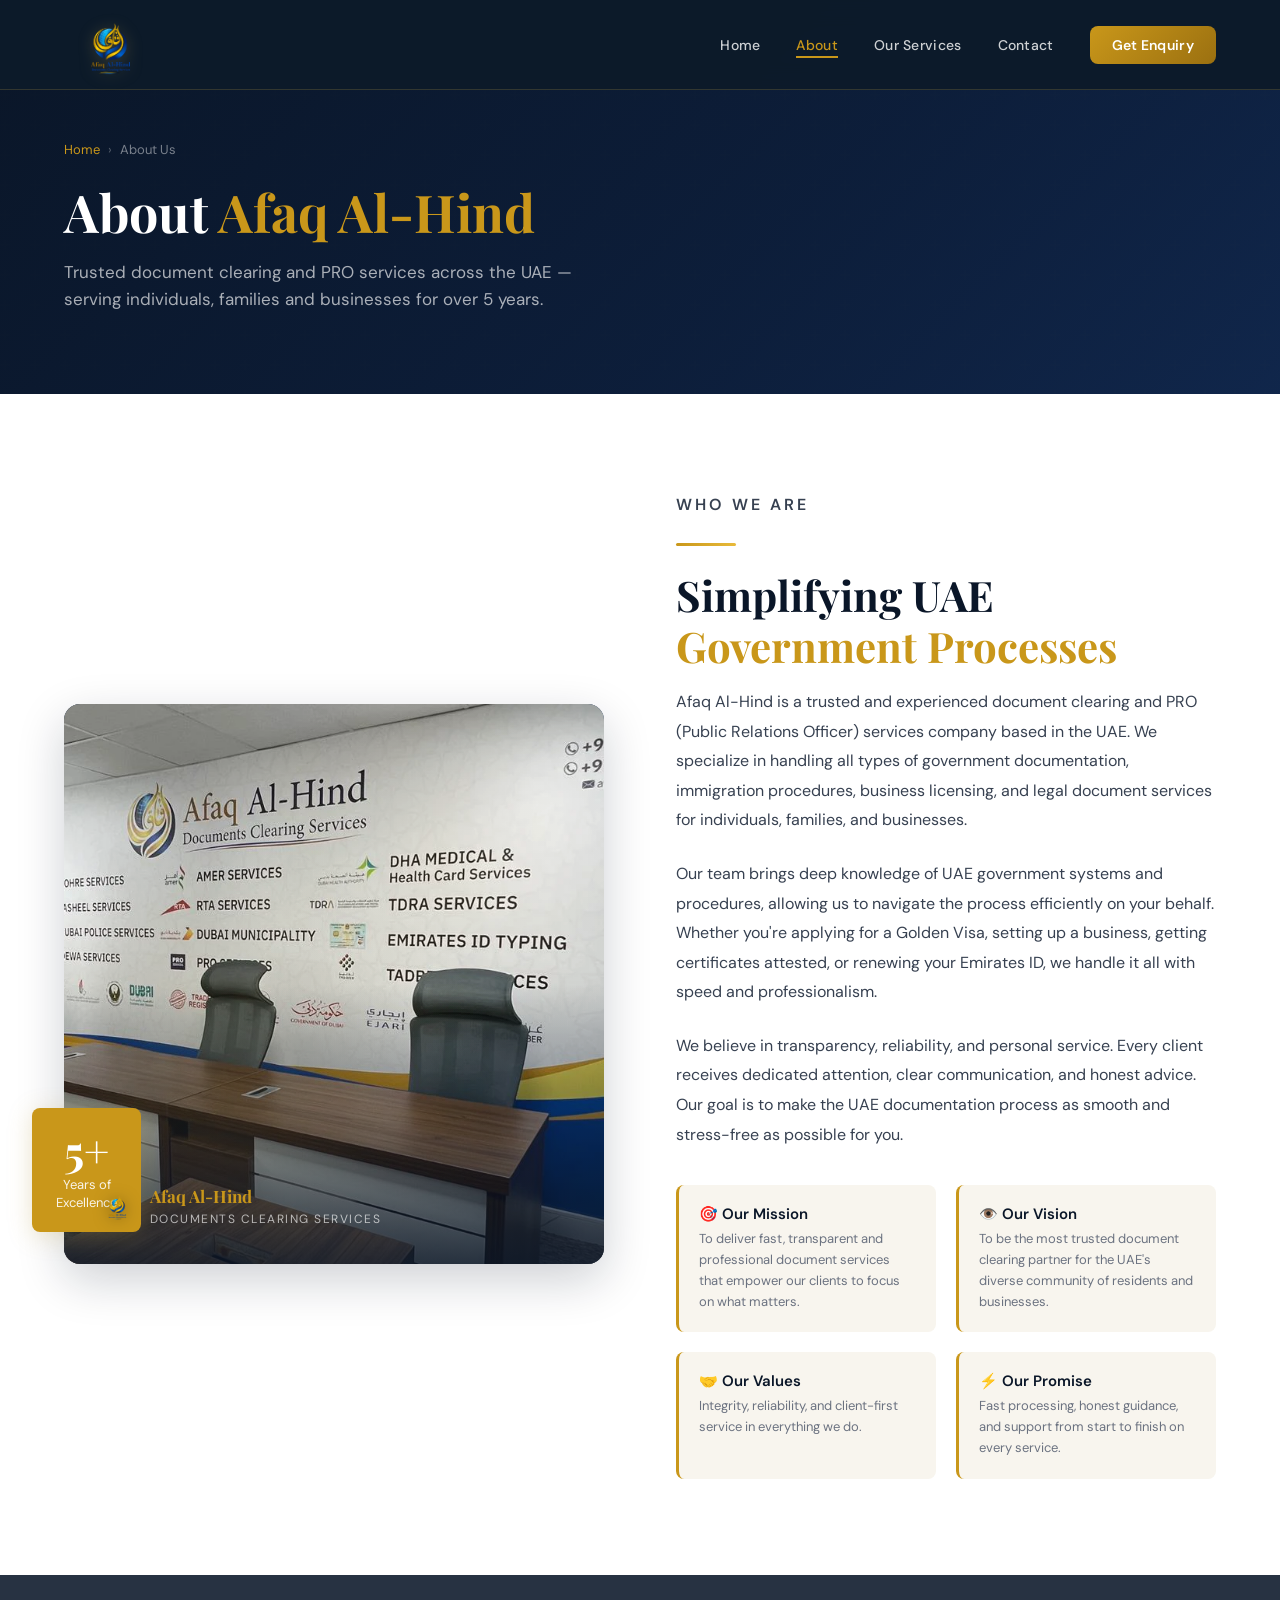
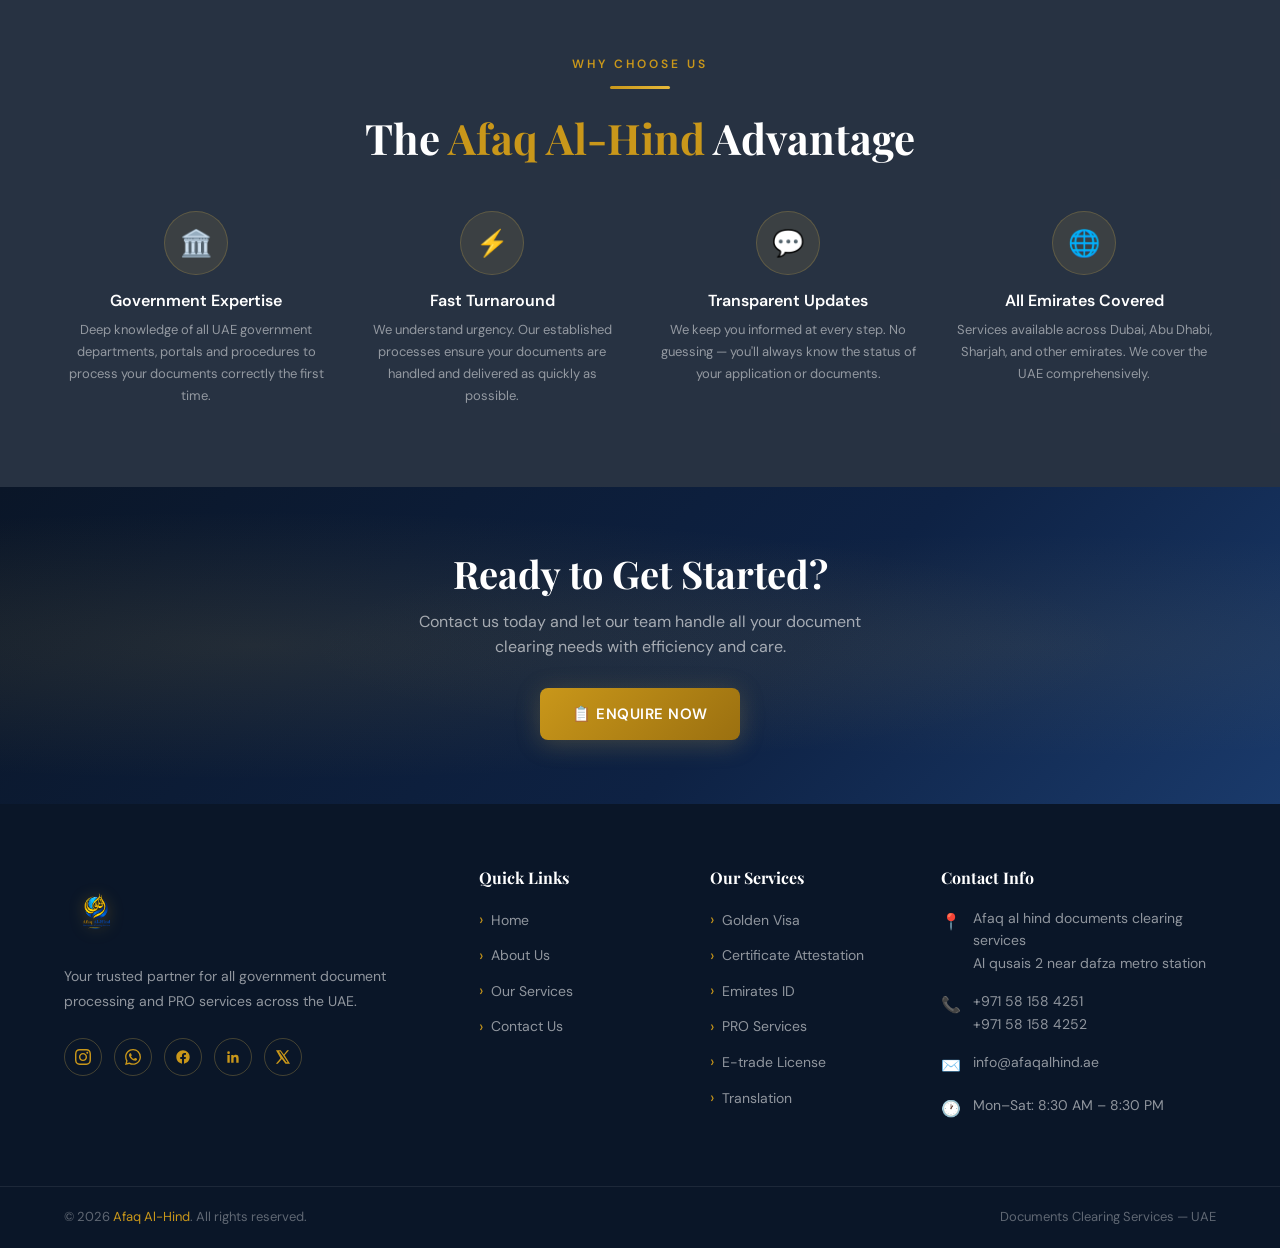
==== pages/about.html @ 37947be1 "Updated website content" ====
<!DOCTYPE html>
<html lang="en">
<head>
  <meta charset="UTF-8" />
  <meta name="viewport" content="width=device-width, initial-scale=1.0" />
  <title>About Us — Afaq Al-Hind Documents Clearing Services</title>
  <link rel="stylesheet" href="../css/base.css" />
  <link rel="stylesheet" href="../css/hero.css" />
  <link rel="stylesheet" href="../css/sections.css" />
</head>
<body>

<!-- NAVBAR -->
<nav class="navbar">
  <div class="navbar-inner">
    <a href="../index.html" class="logo">
      <img src="../images/al hind logo.png" alt="Afaq Al-Hind Logo" class="logo-img" />
    </a>
    <ul class="nav-links">
      <li><a href="../index.html">Home</a></li>
      <li><a href="about.html" class="active">About</a></li>
      <li><a href="services.html">Our Services</a></li>
      <li><a href="contact.html">Contact</a></li>
      <li><a href="contact.html" class="nav-cta">Get Enquiry</a></li>
    </ul>
    <div class="hamburger"><span></span><span></span><span></span></div>
  </div>
</nav>

<!-- PAGE HERO -->
<section class="page-hero">
  <div class="container">
    <div style="position:absolute;inset:0;background-image:url('https://images.unsplash.com/photo-1450101499163-c8848c66ca85?w=1600&q=80&auto=format&fit=crop');background-size:cover;background-position:center;"></div>
    <div style="position:absolute;inset:0;background:linear-gradient(135deg,rgba(10,22,40,0.92) 0%,rgba(14,34,68,0.82) 100%);"></div>
    <div class="page-hero-content">
      <div class="breadcrumb">
        <a href="../index.html">Home</a>
        <span class="sep">›</span>
        <span>About Us</span>
      </div>
      <h1>About <span>Afaq Al-Hind</span></h1>
      <p>Trusted document clearing and PRO services across the UAE — serving individuals, families and businesses for over 5 years.</p>
    </div>
  </div>
</section>

<!-- MAIN ABOUT SECTION -->
<section class="about-main">
  <div class="container">
    <div class="about-main-grid">

      <!-- Image side -->
      <div class="about-main-image">
        <div class="about-main-img-box" style="height:560px;border-radius:16px;overflow:hidden;position:relative;box-shadow:0 16px 48px rgba(10,22,40,0.2);">
          <img
            src="../images/afaq.webp"
            alt="Professional team"
            style="width:100%;height:100%;object-fit:cover;display:block;"
            loading="lazy"
          />
          <!-- Overlay -->
          <div style="position:absolute;inset:0;background:linear-gradient(180deg,transparent 50%,rgba(10,22,40,0.85) 100%);"></div>
          <!-- Caption inside image -->
          <div style="position:absolute;bottom:32px;left:32px;right:32px;z-index:2;">
            <div style="display:flex;align-items:center;gap:12px;">
              <img src="../images/al hind logo.png" alt="logo" style="height:52px;width:auto;filter:drop-shadow(0 2px 8px rgba(0,0,0,0.5));" />
              <div>
                <div style="color:#C9971A;font-family:'Playfair Display',serif;font-size:17px;font-weight:700;">Afaq Al-Hind</div>
                <div style="color:rgba(255,255,255,0.65);font-size:12px;letter-spacing:1.5px;text-transform:uppercase;">Documents Clearing Services</div>
              </div>
            </div>
          </div>
        </div>
        <div class="about-experience-badge">
          <div class="big-num">5+</div>
          <div class="big-label">Years of<br>Excellence</div>
        </div>
      </div>

      <!-- Content side -->
      <div class="about-main-content">
        <p class="section-label">Who We Are</p>
        <div class="gold-divider"></div>
        <h2 class="section-title">Simplifying UAE <span>Government Processes</span></h2>

        <p>Afaq Al-Hind is a trusted and experienced document clearing and PRO (Public Relations Officer) services company based in the UAE. We specialize in handling all types of government documentation, immigration procedures, business licensing, and legal document services for individuals, families, and businesses.</p>

        <p>Our team brings deep knowledge of UAE government systems and procedures, allowing us to navigate the process efficiently on your behalf. Whether you're applying for a Golden Visa, setting up a business, getting certificates attested, or renewing your Emirates ID, we handle it all with speed and professionalism.</p>

        <p>We believe in transparency, reliability, and personal service. Every client receives dedicated attention, clear communication, and honest advice. Our goal is to make the UAE documentation process as smooth and stress-free as possible for you.</p>

        <div class="about-values">
          <div class="value-item">
            <h4>🎯 Our Mission</h4>
            <p>To deliver fast, transparent and professional document services that empower our clients to focus on what matters.</p>
          </div>
          <div class="value-item">
            <h4>👁️ Our Vision</h4>
            <p>To be the most trusted document clearing partner for the UAE's diverse community of residents and businesses.</p>
          </div>
          <div class="value-item">
            <h4>🤝 Our Values</h4>
            <p>Integrity, reliability, and client-first service in everything we do.</p>
          </div>
          <div class="value-item">
            <h4>⚡ Our Promise</h4>
            <p>Fast processing, honest guidance, and support from start to finish on every service.</p>
          </div>
        </div>
      </div>
    </div>
  </div>
</section>

<!-- WHY CHOOSE US — dark section with image background -->
<section style="position:relative;padding:80px 0;overflow:hidden;">
  <div style="position:absolute;inset:0;background-image:url('https://images.unsplash.com/photo-1486325212027-8081e485255e?w=1600&q=80&auto=format&fit=crop');background-size:cover;background-position:center;"></div>
  <div style="position:absolute;inset:0;background:rgba(10,22,40,0.88);"></div>
  <div class="container" style="position:relative;z-index:1;">
    <div class="section-header-centered" style="margin-bottom:48px;">
      <p class="section-label" style="color:var(--gold);">Why Choose Us</p>
      <div class="gold-divider centered"></div>
      <h2 class="section-title" style="color:var(--white);">The <span>Afaq Al-Hind</span> Advantage</h2>
    </div>
    <div class="why-us-grid">
      <div class="why-us-item">
        <div class="why-us-icon">🏛️</div>
        <h4>Government Expertise</h4>
        <p>Deep knowledge of all UAE government departments, portals and procedures to process your documents correctly the first time.</p>
      </div>
      <div class="why-us-item">
        <div class="why-us-icon">⚡</div>
        <h4>Fast Turnaround</h4>
        <p>We understand urgency. Our established processes ensure your documents are handled and delivered as quickly as possible.</p>
      </div>
      <div class="why-us-item">
        <div class="why-us-icon">💬</div>
        <h4>Transparent Updates</h4>
        <p>We keep you informed at every step. No guessing — you'll always know the status of your application or documents.</p>
      </div>
      <div class="why-us-item">
        <div class="why-us-icon">🌐</div>
        <h4>All Emirates Covered</h4>
        <p>Services available across Dubai, Abu Dhabi, Sharjah, and other emirates. We cover the UAE comprehensively.</p>
      </div>
    </div>
  </div>
</section>

<!-- CTA -->
<section class="banner-section" style="padding:64px 0;">
  <div class="container">
    <div style="text-align:center;position:relative;z-index:1;">
      <h2 style="color:var(--white);font-size:clamp(24px,4vw,38px);margin-bottom:12px;">Ready to Get Started?</h2>
      <p style="color:rgba(255,255,255,0.6);font-size:16px;margin-bottom:28px;max-width:500px;margin-left:auto;margin-right:auto;">Contact us today and let our team handle all your document clearing needs with efficiency and care.</p>
      <a href="contact.html" class="btn-primary">📋 Enquire Now</a>
    </div>
  </div>
</section>

<!-- FOOTER -->
<footer>
  <div class="container">
    <div class="footer-grid">
      <div class="footer-brand">
        <img src="../images/al hind logo.png" alt="Afaq Al-Hind" style="height:80px;width:auto;filter:brightness(1.1) drop-shadow(0 2px 8px rgba(201,151,26,0.4));" />
        <p style="margin-top:16px;">Your trusted partner for all government document processing and PRO services across the UAE.</p>
        <div class="footer-social">
          <a href="https://www.instagram.com/afaq_al_hind" target="_blank" title="Instagram">
            <svg width="16" height="16" fill="currentColor" viewBox="0 0 24 24"><path d="M12 2.163c3.204 0 3.584.012 4.85.07 3.252.148 4.771 1.691 4.919 4.919.058 1.265.069 1.645.069 4.849 0 3.205-.012 3.584-.069 4.849-.149 3.225-1.664 4.771-4.919 4.919-1.266.058-1.644.07-4.85.07-3.204 0-3.584-.012-4.849-.07-3.26-.149-4.771-1.699-4.919-4.92-.058-1.265-.07-1.644-.07-4.849 0-3.204.013-3.583.07-4.849.149-3.227 1.664-4.771 4.919-4.919 1.266-.057 1.645-.069 4.849-.069zm0-2.163c-3.259 0-3.667.014-4.947.072-4.358.2-6.78 2.618-6.98 6.98-.059 1.281-.073 1.689-.073 4.948 0 3.259.014 3.668.072 4.948.2 4.358 2.618 6.78 6.98 6.98 1.281.058 1.689.072 4.948.072 3.259 0 3.668-.014 4.948-.072 4.354-.2 6.782-2.618 6.979-6.98.059-1.28.073-1.689.073-4.948 0-3.259-.014-3.667-.072-4.947-.196-4.354-2.617-6.78-6.979-6.98-1.281-.059-1.69-.073-4.949-.073zm0 5.838c-3.403 0-6.162 2.759-6.162 6.162s2.759 6.163 6.162 6.163 6.162-2.759 6.162-6.163c0-3.403-2.759-6.162-6.162-6.162zm0 10.162c-2.209 0-4-1.79-4-4 0-2.209 1.791-4 4-4s4 1.791 4 4c0 2.21-1.791 4-4 4zm6.406-11.845c-.796 0-1.441.645-1.441 1.44s.645 1.44 1.441 1.44c.795 0 1.439-.645 1.439-1.44s-.644-1.44-1.439-1.44z"/></svg>
          </a>
          <a href="https://wa.me/971581584251 " title="WhatsApp">
            <svg width="16" height="16" fill="currentColor" viewBox="0 0 24 24"><path d="M17.472 14.382c-.297-.149-1.758-.867-2.03-.967-.273-.099-.471-.148-.67.15-.197.297-.767.966-.94 1.164-.173.199-.347.223-.644.075-.297-.15-1.255-.463-2.39-1.475-.883-.788-1.48-1.761-1.653-2.059-.173-.297-.018-.458.13-.606.134-.133.298-.347.446-.52.149-.174.198-.298.298-.497.099-.198.05-.371-.025-.52-.075-.149-.669-1.612-.916-2.207-.242-.579-.487-.5-.669-.51-.173-.008-.371-.01-.57-.01-.198 0-.52.074-.792.372-.272.297-1.04 1.016-1.04 2.479 0 1.462 1.065 2.875 1.213 3.074.149.198 2.096 3.2 5.077 4.487.709.306 1.262.489 1.694.625.712.227 1.36.195 1.871.118.571-.085 1.758-.719 2.006-1.413.248-.694.248-1.289.173-1.413-.074-.124-.272-.198-.57-.347m-5.421 7.403h-.004a9.87 9.87 0 01-5.031-1.378l-.361-.214-3.741.982.998-3.648-.235-.374a9.86 9.86 0 01-1.51-5.26c.001-5.45 4.436-9.884 9.888-9.884 2.64 0 5.122 1.03 6.988 2.898a9.825 9.825 0 012.893 6.994c-.003 5.45-4.437 9.884-9.885 9.884m8.413-18.297A11.815 11.815 0 0012.05 0C5.495 0 .16 5.335.157 11.892c0 2.096.547 4.142 1.588 5.945L.057 24l6.305-1.654a11.882 11.882 0 005.683 1.448h.005c6.554 0 11.89-5.335 11.893-11.893a11.821 11.821 0 00-3.48-8.413Z"/></svg>
          </a>
         <!-- Facebook -->
<a href="https://www.facebook.com/profile.php?id=61581589066459" target="_blank" title="Facebook">
  <svg width="16" height="16" fill="currentColor" viewBox="0 0 24 24">
    <path d="M22 12.073C22 6.505 17.523 2 12 2S2 6.505 2 12.073c0 5.022 3.657 9.186 8.438 9.927v-7.03H7.898v-2.897h2.54V9.845c0-2.506 1.492-3.89 3.777-3.89 1.094 0 2.238.195 2.238.195v2.46h-1.26c-1.243 0-1.63.772-1.63 1.562v1.874h2.773l-.443 2.897h-2.33V22c4.78-.741 8.437-4.905 8.437-9.927z"/>
  </svg>
</a>

<!-- LinkedIn -->
<a href="https://www.linkedin.com/in/afaq-al-hind-992a143b9/" target="_blank" title="LinkedIn">
  <svg width="16" height="16" fill="currentColor" viewBox="0 0 24 24">
    <path d="M20.447 20.452H16.89v-5.569c0-1.328-.027-3.037-1.852-3.037-1.853 0-2.136 1.445-2.136 2.939v5.667H9.346V9h3.414v1.561h.049c.476-.9 1.637-1.85 3.37-1.85 3.601 0 4.268 2.37 4.268 5.455v6.286zM5.337 7.433a1.988 1.988 0 1 1 0-3.977 1.988 1.988 0 0 1 0 3.977zM7.119 20.452H3.555V9h3.564v11.452z"/>
  </svg>
</a>

<!-- X (Twitter) -->
<a href="https://x.com/AfaqAlHind" target="_blank" title="X">
  <svg width="16" height="16" fill="currentColor" viewBox="0 0 24 24">
    <path d="M18.244 2H21l-6.56 7.503L22.5 22h-6.828l-5.348-6.993L4.1 22H1.344l7.017-8.017L1.5 2h6.997l4.835 6.35L18.244 2zm-1.197 18h1.885L7.978 3.889H5.955L17.047 20z"/>
  </svg>
</a>
        </div>
      </div>
      <div>
        <h4 class="footer-heading">Quick Links</h4>
        <ul class="footer-links">
          <li><a href="../index.html">Home</a></li>
          <li><a href="about.html">About Us</a></li>
          <li><a href="services.html">Our Services</a></li>
          <li><a href="contact.html">Contact Us</a></li>
        </ul>
      </div>
      <div>
        <h4 class="footer-heading">Our Services</h4>
        <ul class="footer-links">
          <li><a href="services.html">Golden Visa</a></li>
          <li><a href="services.html">Certificate Attestation</a></li>
          <li><a href="services.html">Emirates ID</a></li>
          <li><a href="services.html">PRO Services</a></li>
          <li><a href="services.html">E-trade License</a></li>
          <li><a href="services.html">Translation</a></li>
        </ul>
          </div>
      <div>
        <h4 class="footer-heading">Contact Info</h4>
        <div class="footer-contact-item"><span class="icon">📍</span><span>Afaq al hind documents clearing services <br>
Al qusais 2 near dafza metro station </span></div>
        <div class="footer-contact-item"><span class="icon">📞</span><span><a href="tel:+971581584251">+971 58 158 4251</a><br>

  <a href="tel:+971581584252">+971 58 158 4252</a></span></div>
        <div class="footer-contact-item"><span class="icon">✉️</span><span>info@afaqalhind.ae</span></div>
        <div class="footer-contact-item"><span class="icon">🕐</span><span>Mon–Sat: 8:30 AM – 8:30 PM</span></div>
      </div>
    </div>
  </div>
  <div class="footer-bottom">
    <div class="container" style="width:100%;display:flex;justify-content:space-between;align-items:center;flex-wrap:wrap;gap:8px;">
      <p>© 2026 <span>Afaq Al-Hind</span>. All rights reserved.</p>
      <p>Documents Clearing Services — UAE</p>
    </div>
  </div>
</footer>

<script src="../js/main.js"></script>
</body>
</html>
---- css/base.css ----
@import url('https://fonts.googleapis.com/css2?family=Playfair+Display:wght@400;600;700;900&family=DM+Sans:wght@300;400;500;600&display=swap');

:root {
  --gold: #C9971A;
  --gold-light: #E8BA3A;
  --gold-dark: #9B7010;
  --navy: #0A1628;
  --navy-mid: #0E2244;
  --navy-light: #1A3A6B;
  --white: #FFFFFF;
  --off-white: #F8F5EE;
  --gray: #6B7280;
  --light-gray: #E5E7EB;
  --text-dark: #0D1B2A;
  --text-body: #374151;
  --shadow: 0 4px 24px rgba(13,27,42,0.12);
  --shadow-gold: 0 4px 24px rgba(201,168,76,0.25);
  --radius: 8px;
  --radius-lg: 16px;
  --transition: all 0.3s ease;
}

*, *::before, *::after {
  box-sizing: border-box;
  margin: 0;
  padding: 0;
}

html { scroll-behavior: smooth; }

body {
  font-family: 'DM Sans', sans-serif;
  color: var(--text-body);
  background: var(--white);
  line-height: 1.6;
  overflow-x: hidden;
}

h1, h2, h3, h4 {
  font-family: 'Playfair Display', serif;
  color: var(--navy);
  line-height: 1.2;
}

a { text-decoration: none; color: inherit; }

img { max-width: 100%; display: block; }

.container {
  max-width: 1200px;
  margin: 0 auto;
  padding: 0 24px;
}

/* BUTTONS */
.btn-primary {
  display: inline-flex;
  align-items: center;
  gap: 8px;
  background: linear-gradient(135deg, var(--gold), var(--gold-dark));
  color: var(--white);
  font-family: 'DM Sans', sans-serif;
  font-weight: 600;
  font-size: 15px;
  padding: 14px 32px;
  border-radius: var(--radius);
  border: none;
  cursor: pointer;
  transition: var(--transition);
  text-transform: uppercase;
  letter-spacing: 0.5px;
  box-shadow: var(--shadow-gold);
}

.btn-primary:hover {
  background: linear-gradient(135deg, var(--gold-light), var(--gold));
  transform: translateY(-2px);
  box-shadow: 0 8px 32px rgba(201,168,76,0.4);
}

.btn-outline {
  display: inline-flex;
  align-items: center;
  gap: 8px;
  background: transparent;
  color: var(--gold);
  font-family: 'DM Sans', sans-serif;
  font-weight: 600;
  font-size: 15px;
  padding: 13px 32px;
  border-radius: var(--radius);
  border: 2px solid var(--gold);
  cursor: pointer;
  transition: var(--transition);
  letter-spacing: 0.5px;
}

.btn-outline:hover {
  background: var(--gold);
  color: var(--white);
  transform: translateY(-2px);
}

.btn-outline-white {
  display: inline-flex;
  align-items: center;
  gap: 8px;
  background: transparent;
  color: var(--white);
  font-family: 'DM Sans', sans-serif;
  font-weight: 600;
  font-size: 15px;
  padding: 13px 32px;
  border-radius: var(--radius);
  border: 2px solid rgba(255,255,255,0.6);
  cursor: pointer;
  transition: var(--transition);
}

.btn-outline-white:hover {
  background: rgba(255,255,255,0.15);
  border-color: var(--white);
  transform: translateY(-2px);
}

/* SECTION HEADERS */
.section-label {
  font-family: 'DM Sans', sans-serif;
  font-size: 12px;
  font-weight: 600;
  letter-spacing: 3px;
  text-transform: uppercase;
  color: var(--gold);
  margin-bottom: 12px;
}

.section-title {
  font-size: clamp(28px, 4vw, 42px);
  font-weight: 700;
  color: var(--navy);
  margin-bottom: 16px;
}

.section-title span { color: var(--gold); }

.section-subtitle {
  font-size: 16px;
  color: var(--gray);
  max-width: 580px;
  line-height: 1.7;
}

.section-header-centered {
  text-align: center;
  margin-bottom: 56px;
}

.section-header-centered .section-subtitle {
  margin: 0 auto;
}

/* GOLD DIVIDER */
.gold-divider {
  width: 60px;
  height: 3px;
  background: linear-gradient(90deg, var(--gold), var(--gold-light));
  margin-bottom: 24px;
  border-radius: 2px;
}

.gold-divider.centered { margin-left: auto; margin-right: auto; }

/* NAVBAR */
.navbar {
  position: fixed;
  top: 0; 
  left: 0; 
  right: 0;
  z-index: 1000;
  height: 90px;
  background: rgba(13, 27, 42, 0.95);
  backdrop-filter: blur(12px);
  border-bottom: 1px solid rgba(201,168,76,0.2);
  transition: var(--transition);
}
.navbar-inner {
  height: 100%;
  max-width: 1200px;
  margin: 0 auto;
  padding: 0 24px;
  display: flex;
  align-items: center;
  justify-content: space-between;
}

.logo {
  height: 100%;
  display: flex;
  align-items: center;
}

.logo-img {
  height: 115px;
  width: auto;
  display: block;
  object-fit: contain;
  filter: drop-shadow(0 2px 8px rgba(201,168,76,0.3));
  transition: var(--transition);
}

.logo-img:hover {
  filter: drop-shadow(0 4px 16px rgba(201,168,76,0.5));
  transform: scale(1.03);
}

/* Keep old text logo classes for footer fallback */
.logo-main {
  font-family: 'Playfair Display', serif;
  font-size: 22px;
  font-weight: 700;
  color: var(--gold);
  letter-spacing: 0.5px;
}

.logo-sub {
  font-size: 10px;
  font-weight: 500;
  color: rgba(255,255,255,0.6);
  letter-spacing: 2px;
  text-transform: uppercase;
  margin-top: 2px;
}

.nav-links {
  display: flex;
  align-items: center;
  gap: 36px;
  list-style: none;
}

.nav-links a {
  font-size: 14px;
  font-weight: 500;
  color: rgba(255,255,255,0.8);
  letter-spacing: 0.3px;
  transition: var(--transition);
  position: relative;
}

.nav-links a::after {
  content: '';
  position: absolute;
  bottom: -4px; left: 0; right: 0;
  height: 2px;
  background: var(--gold);
  transform: scaleX(0);
  transition: var(--transition);
}

.nav-links a:hover, .nav-links a.active {
  color: var(--gold);
}

.nav-links a:hover::after, .nav-links a.active::after {
  transform: scaleX(1);
}

.nav-cta {
  background: linear-gradient(135deg, var(--gold), var(--gold-dark));
  color: var(--white) !important;
  padding: 10px 22px;
  border-radius: var(--radius);
  font-weight: 600 !important;
}

.nav-cta:hover { opacity: 0.9; }
.nav-cta::after { display: none; }

.hamburger {
  display: none;
  flex-direction: column;
  gap: 5px;
  cursor: pointer;
  padding: 4px;
}

.hamburger span {
  display: block;
  width: 24px;
  height: 2px;
  background: var(--gold);
  border-radius: 2px;
  transition: var(--transition);
}

/* FOOTER */
footer {
  background: var(--navy);
  color: rgba(255,255,255,0.7);
  padding: 64px 0 0;
}

.footer-grid {
  display: grid;
  grid-template-columns: 2fr 1fr 1fr 1.5fr;
  gap: 48px;
  margin-bottom: 48px;
}

.footer-brand .logo-main { font-size: 26px; }
.footer-brand p {
  margin-top: 16px;
  font-size: 14px;
  line-height: 1.8;
  color: rgba(255,255,255,0.55);
}

.footer-social {
  display: flex;
  gap: 12px;
  margin-top: 24px;
}

.footer-social a {
  width: 38px; height: 38px;
  border-radius: 50%;
  border: 1px solid rgba(201,168,76,0.3);
  display: flex;
  align-items: center;
  justify-content: center;
  color: var(--gold);
  font-size: 15px;
  transition: var(--transition);
}

.footer-social a:hover {
  background: var(--gold);
  color: var(--white);
  border-color: var(--gold);
}

.footer-heading {
  font-family: 'Playfair Display', serif;
  font-size: 16px;
  color: var(--white);
  margin-bottom: 20px;
}

.footer-links {
  list-style: none;
  display: flex;
  flex-direction: column;
  gap: 10px;
}

.footer-links a {
  font-size: 14px;
  color: rgba(255,255,255,0.55);
  transition: var(--transition);
  display: flex;
  align-items: center;
  gap: 8px;
}

.footer-links a:hover { color: var(--gold); padding-left: 4px; }
.footer-links a::before { content: '›'; color: var(--gold); font-size: 16px; }

.footer-contact-item {
  display: flex;
  gap: 12px;
  margin-bottom: 16px;
  font-size: 14px;
  color: rgba(255,255,255,0.55);
}

.footer-contact-item .icon {
  color: var(--gold);
  font-size: 16px;
  margin-top: 2px;
  flex-shrink: 0;
}

.footer-bottom {
  border-top: 1px solid rgba(255,255,255,0.08);
  padding: 20px 0;
  display: flex;
  align-items: center;
  justify-content: space-between;
  font-size: 13px;
  color: rgba(255,255,255,0.35);
}

.footer-bottom span { color: var(--gold); }

/* PAGE HERO */
.page-hero {
  background: linear-gradient(135deg, var(--navy) 0%, var(--navy-mid) 60%, var(--navy-light) 100%);
  padding: 140px 0 80px;
  position: relative;
  overflow: hidden;
}

.page-hero::before {
  content: '';
  position: absolute;
  top: 0; left: 0; right: 0; bottom: 0;
  background: url("data:image/svg+xml,%3Csvg width='60' height='60' viewBox='0 0 60 60' xmlns='http://www.w3.org/2000/svg'%3E%3Cg fill='none' fill-rule='evenodd'%3E%3Cg fill='%23C9A84C' fill-opacity='0.04'%3E%3Cpath d='M36 34v-4h-2v4h-4v2h4v4h2v-4h4v-2h-4zm0-30V0h-2v4h-4v2h4v4h2V6h4V4h-4zM6 34v-4H4v4H0v2h4v4h2v-4h4v-2H6zM6 4V0H4v4H0v2h4v4h2V6h4V4H6z'/%3E%3C/g%3E%3C/g%3E%3C/svg%3E");
  opacity: 1;
}

.page-hero-content { position: relative; z-index: 1; }

.page-hero h1 {
  font-size: clamp(32px, 5vw, 52px);
  color: var(--white);
  margin-bottom: 16px;
}

.page-hero h1 span { color: var(--gold); }

.page-hero p {
  font-size: 17px;
  color: rgba(255,255,255,0.65);
  max-width: 540px;
}

.breadcrumb {
  display: flex;
  align-items: center;
  gap: 8px;
  font-size: 13px;
  color: rgba(255,255,255,0.45);
  margin-bottom: 20px;
}

.breadcrumb a { color: var(--gold); transition: var(--transition); }
.breadcrumb a:hover { color: var(--gold-light); }
.breadcrumb .sep { color: rgba(255,255,255,0.3); }

/* RESPONSIVE */
@media (max-width: 968px) {
  .footer-grid { grid-template-columns: 1fr 1fr; }

  .nav-links { display: none; }
  .nav-links.open {
    display: flex;
    flex-direction: column;
    position: absolute;
    top: 100%; left: 0; right: 0;
    background: var(--navy);
    padding: 24px;
    gap: 20px;
    border-top: 1px solid rgba(201,168,76,0.2);
  }
  .hamburger { display: flex; }
}

@media (max-width: 600px) {
  .footer-grid { grid-template-columns: 1fr; }
  .footer-bottom { flex-direction: column; gap: 8px; text-align: center; }
}
---- css/hero.css ----
/* ===== HERO CAROUSEL ===== */
.hero {
  position: relative;
  height: 100vh;
  min-height: 600px;
  overflow: hidden;
}

.hero-slide {
  position: absolute;
  inset: 0;
  opacity: 0;
  transition: opacity 1s ease;
  display: flex;
  align-items: center;
}

.hero-slide.active { opacity: 1; z-index: 1; }

.hero-slide-bg {
  position: absolute;
  inset: 0;
  background-size: cover;
  background-position: center;
  transform: scale(1.05);
  transition: transform 6s ease;
}

.hero-slide.active .hero-slide-bg { transform: scale(1); }

.hero-slide-bg::after {
  content: '';
  position: absolute;
  inset: 0;
  background: linear-gradient(
    105deg,
    rgba(13,27,42,0.88) 0%,
    rgba(13,27,42,0.65) 50%,
    rgba(13,27,42,0.3) 100%
  );
}

/* Slide backgrounds using CSS gradients to simulate images */
.hero-slide:nth-child(1) .hero-slide-bg {
  background: 
    linear-gradient(105deg, rgba(13,27,42,0.88) 0%, rgba(13,27,42,0.5) 100%),
    linear-gradient(135deg, #1a3a5c 0%, #0d1b2a 50%, #243b55 100%);
}

.hero-slide:nth-child(2) .hero-slide-bg {
  background: 
    linear-gradient(105deg, rgba(13,27,42,0.88) 0%, rgba(13,27,42,0.5) 100%),
    linear-gradient(135deg, #243b55 0%, #1a2e44 50%, #0d1b2a 100%);
}

.hero-slide:nth-child(3) .hero-slide-bg {
  background: 
    linear-gradient(105deg, rgba(13,27,42,0.88) 0%, rgba(13,27,42,0.5) 100%),
    linear-gradient(135deg, #0d1b2a 0%, #243b55 50%, #1a3a5c 100%);
}

/* Decorative geometric overlay */
.hero-slide-bg::before {
  content: '';
  position: absolute;
  inset: 0;
  background-image: 
    radial-gradient(circle at 80% 20%, rgba(201,168,76,0.12) 0%, transparent 50%),
    radial-gradient(circle at 20% 80%, rgba(201,168,76,0.08) 0%, transparent 40%);
  z-index: 1;
}

.hero-content {
  position: relative;
  z-index: 2;
  max-width: 680px;
  animation: heroFadeIn 0.8s ease both;
}

@keyframes heroFadeIn {
  from { opacity: 0; transform: translateY(30px); }
  to { opacity: 1; transform: translateY(0); }
}

.hero-badge {
  display: inline-flex;
  align-items: center;
  gap: 8px;
  background: rgba(201,168,76,0.15);
  border: 1px solid rgba(201,168,76,0.4);
  color: var(--gold-light);
  font-size: 12px;
  font-weight: 600;
  letter-spacing: 2px;
  text-transform: uppercase;
  padding: 8px 16px;
  border-radius: 40px;
  margin-bottom: 24px;
}

.hero-badge::before {
  content: '';
  width: 6px; height: 6px;
  background: var(--gold);
  border-radius: 50%;
  animation: pulse 2s infinite;
}

@keyframes pulse {
  0%, 100% { opacity: 1; transform: scale(1); }
  50% { opacity: 0.5; transform: scale(1.5); }
}

.hero-title {
  font-family: 'Playfair Display', serif;
  font-size: clamp(36px, 6vw, 68px);
  font-weight: 900;
  color: var(--white);
  line-height: 1.1;
  margin-bottom: 20px;
}

.hero-title span { color: var(--gold); }

.hero-subtitle {
  font-size: clamp(15px, 2vw, 18px);
  color: rgba(255,255,255,0.72);
  line-height: 1.7;
  margin-bottom: 36px;
  max-width: 540px;
}

.hero-actions {
  display: flex;
  gap: 16px;
  flex-wrap: wrap;
}

/* Carousel Controls */
.carousel-controls {
  position: absolute;
  bottom: 40px;
  left: 50%;
  transform: translateX(-50%);
  z-index: 10;
  display: flex;
  align-items: center;
  gap: 12px;
}

.carousel-dot {
  width: 8px; height: 8px;
  border-radius: 50%;
  background: rgba(255,255,255,0.3);
  cursor: pointer;
  transition: var(--transition);
  border: none;
}

.carousel-dot.active {
  width: 28px;
  border-radius: 4px;
  background: var(--gold);
}

.carousel-arrows {
  position: absolute;
  top: 50%;
  transform: translateY(-50%);
  width: 100%;
  z-index: 10;
  display: flex;
  justify-content: space-between;
  padding: 0 24px;
  pointer-events: none;
}

.carousel-arrow {
  pointer-events: all;
  width: 48px; height: 48px;
  border-radius: 50%;
  background: rgba(255,255,255,0.1);
  border: 1px solid rgba(255,255,255,0.2);
  color: var(--white);
  display: flex;
  align-items: center;
  justify-content: center;
  cursor: pointer;
  transition: var(--transition);
  font-size: 18px;
}

.carousel-arrow:hover {
  background: var(--gold);
  border-color: var(--gold);
}

/* ===== ABOUT SNIPPET ===== */
.about-snippet {
  padding: 96px 0;
  background: var(--off-white);
}

.about-snippet-grid {
  display: grid;
  grid-template-columns: 1fr 1fr;
  gap: 72px;
  align-items: center;
}

.about-snippet-image {
  position: relative;
}

.about-img-wrapper {
  position: relative;
  border-radius: var(--radius-lg);
  overflow: hidden;
  box-shadow: var(--shadow);
}

.about-img-wrapper img,
.about-img-placeholder {
  width: 100%;
  height: 480px;
  object-fit: cover;
  display: block;
}

.about-img-placeholder {
  background: linear-gradient(135deg, var(--navy-mid) 0%, var(--navy-light) 100%);
  display: flex;
  align-items: center;
  justify-content: center;
  flex-direction: column;
  gap: 16px;
}

.about-img-placeholder .placeholder-icon {
  font-size: 64px;
  opacity: 0.3;
}

.about-img-placeholder p {
  color: rgba(255,255,255,0.4);
  font-size: 14px;
}

.about-accent-card {
  position: absolute;
  bottom: -24px;
  right: -24px;
  background: var(--white);
  border-radius: var(--radius);
  padding: 20px 24px;
  box-shadow: var(--shadow);
  display: flex;
  align-items: center;
  gap: 16px;
  min-width: 200px;
}

.about-accent-card .num {
  font-family: 'Playfair Display', serif;
  font-size: 36px;
  font-weight: 700;
  color: var(--gold);
  line-height: 1;
}

.about-accent-card .label {
  font-size: 13px;
  color: var(--gray);
  line-height: 1.4;
}

.about-snippet-content .section-subtitle { margin-bottom: 28px; }

.about-features {
  display: flex;
  flex-direction: column;
  gap: 16px;
  margin-bottom: 36px;
}

.about-feature {
  display: flex;
  align-items: flex-start;
  gap: 14px;
}

.about-feature-icon {
  width: 40px; height: 40px;
  background: linear-gradient(135deg, rgba(201,168,76,0.15), rgba(201,168,76,0.05));
  border: 1px solid rgba(201,168,76,0.25);
  border-radius: 8px;
  display: flex;
  align-items: center;
  justify-content: center;
  color: var(--gold);
  font-size: 18px;
  flex-shrink: 0;
}

.about-feature-text strong {
  display: block;
  font-weight: 600;
  color: var(--navy);
  font-size: 15px;
  margin-bottom: 2px;
}

.about-feature-text span {
  font-size: 13px;
  color: var(--gray);
}

/* ===== SERVICES SECTION ===== */
.services-preview {
  padding: 96px 0;
  background: var(--white);
}

.services-grid {
  display: grid;
  grid-template-columns: repeat(3, 1fr);
  gap: 28px;
  margin-bottom: 48px;
}

.service-card {
  background: var(--white);
  border: 1px solid var(--light-gray);
  border-radius: var(--radius-lg);
  padding: 36px 28px;
  transition: var(--transition);
  position: relative;
  overflow: hidden;
  cursor: default;
}

.service-card::before {
  content: '';
  position: absolute;
  top: 0; left: 0; right: 0;
  height: 3px;
  background: linear-gradient(90deg, var(--gold), var(--gold-light));
  transform: scaleX(0);
  transition: var(--transition);
}

.service-card:hover {
  border-color: rgba(201,168,76,0.3);
  box-shadow: 0 12px 40px rgba(13,27,42,0.1);
  transform: translateY(-4px);
}

.service-card:hover::before { transform: scaleX(1); }

.service-icon {
  width: 56px; height: 56px;
  background: linear-gradient(135deg, rgba(201,168,76,0.12), rgba(201,168,76,0.04));
  border: 1px solid rgba(201,168,76,0.2);
  border-radius: 12px;
  display: flex;
  align-items: center;
  justify-content: center;
  font-size: 24px;
  margin-bottom: 20px;
  transition: var(--transition);
}

.service-card:hover .service-icon {
  background: linear-gradient(135deg, var(--gold), var(--gold-dark));
  border-color: var(--gold);
}

.service-card h3 {
  font-size: 18px;
  font-weight: 600;
  color: var(--navy);
  margin-bottom: 10px;
  font-family: 'DM Sans', sans-serif;
}

.service-card p {
  font-size: 14px;
  color: var(--gray);
  line-height: 1.7;
}

.services-footer { text-align: center; }

/* ===== BANNER ===== */
.banner-section {
  background: linear-gradient(135deg, var(--navy) 0%, var(--navy-mid) 60%, var(--navy-light) 100%);
  padding: 80px 0;
  position: relative;
  overflow: hidden;
}

.banner-section::before {
  content: '';
  position: absolute;
  inset: 0;
  background: 
    radial-gradient(ellipse at 20% 50%, rgba(201,168,76,0.12) 0%, transparent 60%),
    radial-gradient(ellipse at 80% 50%, rgba(201,168,76,0.08) 0%, transparent 50%);
}

.banner-inner {
  position: relative;
  z-index: 1;
  display: flex;
  align-items: center;
  justify-content: space-between;
  gap: 48px;
}

.banner-text h2 {
  font-size: clamp(26px, 4vw, 40px);
  color: var(--white);
  margin-bottom: 12px;
}

.banner-text h2 span { color: var(--gold); }

.banner-text p {
  font-size: 16px;
  color: rgba(255,255,255,0.65);
  max-width: 500px;
  line-height: 1.7;
}

.banner-stats {
  display: flex;
  gap: 48px;
  flex-shrink: 0;
}

.stat-item { text-align: center; }

.stat-num {
  font-family: 'Playfair Display', serif;
  font-size: 40px;
  font-weight: 700;
  color: var(--gold);
  line-height: 1;
  margin-bottom: 6px;
}

.stat-label {
  font-size: 13px;
  color: rgba(255,255,255,0.55);
  text-transform: uppercase;
  letter-spacing: 1px;
}

/* ===== TESTIMONIALS ===== */
.testimonials {
  padding: 96px 0;
  background: var(--off-white);
}

.testimonials-grid {
  display: grid;
  grid-template-columns: repeat(3, 1fr);
  gap: 28px;
}

.testimonial-card {
  background: var(--white);
  border-radius: var(--radius-lg);
  padding: 36px;
  box-shadow: var(--shadow);
  transition: var(--transition);
  position: relative;
}

.testimonial-card:hover {
  transform: translateY(-4px);
  box-shadow: 0 16px 48px rgba(13,27,42,0.12);
}

.testimonial-quote {
  font-size: 48px;
  color: var(--gold);
  font-family: 'Playfair Display', serif;
  line-height: 0.8;
  margin-bottom: 16px;
  opacity: 0.4;
}

.testimonial-stars {
  color: var(--gold);
  font-size: 14px;
  letter-spacing: 2px;
  margin-bottom: 16px;
}

.testimonial-text {
  font-size: 15px;
  color: var(--text-body);
  line-height: 1.8;
  margin-bottom: 24px;
  font-style: italic;
}

.testimonial-author {
  display: flex;
  align-items: center;
  gap: 12px;
  border-top: 1px solid var(--light-gray);
  padding-top: 20px;
}

.author-avatar {
  width: 44px; height: 44px;
  border-radius: 50%;
  background: linear-gradient(135deg, var(--gold), var(--gold-dark));
  display: flex;
  align-items: center;
  justify-content: center;
  color: var(--white);
  font-weight: 700;
  font-size: 16px;
  flex-shrink: 0;
}

.author-info strong {
  display: block;
  font-size: 15px;
  font-weight: 600;
  color: var(--navy);
}

.author-info span {
  font-size: 13px;
  color: var(--gray);
}

/* ===== CONTACT SECTION ===== */
.contact-section {
  padding: 96px 0;
  background: var(--white);
}

.contact-grid {
  display: grid;
  grid-template-columns: 1fr 1.4fr;
  gap: 64px;
  align-items: start;
}

.contact-info h2 {
  font-size: 32px;
  margin-bottom: 16px;
}

.contact-info p {
  color: var(--gray);
  margin-bottom: 36px;
  line-height: 1.7;
}

.contact-items {
  display: flex;
  flex-direction: column;
  gap: 24px;
}

.contact-item {
  display: flex;
  gap: 16px;
  align-items: flex-start;
}

.contact-item-icon {
  width: 44px; height: 44px;
  background: linear-gradient(135deg, rgba(201,168,76,0.15), rgba(201,168,76,0.05));
  border: 1px solid rgba(201,168,76,0.25);
  border-radius: 10px;
  display: flex;
  align-items: center;
  justify-content: center;
  color: var(--gold);
  font-size: 18px;
  flex-shrink: 0;
}

.contact-item-text strong {
  display: block;
  font-weight: 600;
  color: var(--navy);
  font-size: 14px;
  margin-bottom: 4px;
}

.contact-item-text span, .contact-item-text a {
  font-size: 14px;
  color: var(--gray);
  transition: var(--transition);
}

.contact-item-text a:hover { color: var(--gold); }

/* FORM */
.contact-form {
  background: var(--off-white);
  border-radius: var(--radius-lg);
  padding: 40px;
}

.contact-form h3 {
  font-size: 22px;
  margin-bottom: 28px;
  color: var(--navy);
}

.form-row {
  display: grid;
  grid-template-columns: 1fr 1fr;
  gap: 16px;
}

.form-group {
  margin-bottom: 20px;
}

.form-group label {
  display: block;
  font-size: 13px;
  font-weight: 600;
  color: var(--navy);
  margin-bottom: 8px;
  letter-spacing: 0.3px;
}

.form-group input,
.form-group select,
.form-group textarea {
  width: 100%;
  padding: 12px 16px;
  border: 1.5px solid var(--light-gray);
  border-radius: var(--radius);
  font-family: 'DM Sans', sans-serif;
  font-size: 14px;
  color: var(--text-dark);
  background: var(--white);
  transition: var(--transition);
  outline: none;
}

.form-group input:focus,
.form-group select:focus,
.form-group textarea:focus {
  border-color: var(--gold);
  box-shadow: 0 0 0 3px rgba(201,168,76,0.1);
}

.form-group textarea { resize: vertical; min-height: 120px; }

/* RESPONSIVE */
@media (max-width: 968px) {
  .about-snippet-grid { grid-template-columns: 1fr; }
  .about-snippet-image { order: -1; }
  .about-accent-card { right: 0; }
  .services-grid { grid-template-columns: 1fr 1fr; }
  .testimonials-grid { grid-template-columns: 1fr; }
  .contact-grid { grid-template-columns: 1fr; }
  .banner-inner { flex-direction: column; text-align: center; }
  .banner-stats { justify-content: center; }
}

@media (max-width: 600px) {
  .services-grid { grid-template-columns: 1fr; }
  .banner-stats { gap: 24px; }
  .form-row { grid-template-columns: 1fr; }
  .hero-actions { flex-direction: column; align-items: flex-start; }
}
---- css/sections.css ----
/* ===== ABOUT PAGE ===== */
.about-main {
  padding: 96px 0;
  background: var(--white);
}

.about-main-grid {
  display: grid;
  grid-template-columns: 1fr 1fr;
  gap: 72px;
  align-items: center;
}

.about-main-image {
  position: relative;
}

.about-main-img-box {
  border-radius: var(--radius-lg);
  overflow: hidden;
  box-shadow: var(--shadow);
  background: linear-gradient(135deg, var(--navy-mid), var(--navy-light));
  height: 560px;
  display: flex;
  align-items: center;
  justify-content: center;
  position: relative;
}

.about-main-img-box::before {
  content: '';
  position: absolute;
  inset: 0;
  background: 
    radial-gradient(circle at 30% 70%, rgba(201,168,76,0.15) 0%, transparent 50%),
    radial-gradient(circle at 70% 30%, rgba(201,168,76,0.1) 0%, transparent 40%);
}

.about-main-img-box .city-icon {
  font-size: 120px;
  opacity: 0.15;
}

.about-experience-badge {
  position: absolute;
  bottom: 32px;
  left: -32px;
  background: var(--gold);
  color: var(--white);
  border-radius: var(--radius);
  padding: 20px 24px;
  text-align: center;
  box-shadow: var(--shadow-gold);
}

.about-experience-badge .big-num {
  font-family: 'Playfair Display', serif;
  font-size: 44px;
  font-weight: 700;
  line-height: 1;
}

.about-experience-badge .big-label {
  font-size: 13px;
  opacity: 0.9;
  line-height: 1.4;
  margin-top: 4px;
}

.about-main-content p {
  font-size: 16px;
  color: var(--text-body);
  line-height: 1.85;
  margin-bottom: 24px;
}

.about-values {
  display: grid;
  grid-template-columns: 1fr 1fr;
  gap: 20px;
  margin-top: 36px;
}

.value-item {
  background: var(--off-white);
  border-radius: var(--radius);
  padding: 20px;
  border-left: 3px solid var(--gold);
}

.value-item h4 {
  font-size: 15px;
  font-weight: 600;
  color: var(--navy);
  margin-bottom: 6px;
  font-family: 'DM Sans', sans-serif;
}

.value-item p {
  font-size: 13px;
  color: var(--gray);
  line-height: 1.6;
  margin: 0;
}

/* Team / Why Us Section */
.why-us {
  padding: 80px 0;
  background: var(--navy);
}

.why-us-grid {
  display: grid;
  grid-template-columns: repeat(4, 1fr);
  gap: 32px;
}

.why-us-item {
  text-align: center;
}

.why-us-icon {
  width: 64px; height: 64px;
  border-radius: 50%;
  background: rgba(201,168,76,0.12);
  border: 1px solid rgba(201,168,76,0.25);
  display: flex;
  align-items: center;
  justify-content: center;
  font-size: 26px;
  margin: 0 auto 16px;
}

.why-us-item h4 {
  color: var(--white);
  font-size: 16px;
  font-weight: 600;
  font-family: 'DM Sans', sans-serif;
  margin-bottom: 8px;
}

.why-us-item p {
  font-size: 13px;
  color: rgba(255,255,255,0.5);
  line-height: 1.7;
}

/* ===== SERVICES PAGE ===== */
.all-services {
  padding: 80px 0;
  background: var(--white);
}

.services-full-grid {
  display: grid;
  grid-template-columns: repeat(3, 1fr);
  gap: 28px;
}

.service-full-card {
  background: var(--white);
  border: 1px solid var(--light-gray);
  border-radius: var(--radius-lg);
  padding: 36px 28px;
  transition: var(--transition);
  position: relative;
  overflow: hidden;
}

.service-full-card::after {
  content: '';
  position: absolute;
  bottom: 0; left: 0; right: 0;
  height: 3px;
  background: linear-gradient(90deg, var(--gold), var(--gold-light));
  transform: scaleX(0);
  transition: var(--transition);
}

.service-full-card:hover {
  border-color: rgba(201,168,76,0.25);
  box-shadow: 0 12px 40px rgba(13,27,42,0.08);
  transform: translateY(-4px);
}

.service-full-card:hover::after { transform: scaleX(1); }

.service-full-icon {
  width: 60px; height: 60px;
  background: linear-gradient(135deg, rgba(201,168,76,0.12), rgba(201,168,76,0.04));
  border: 1px solid rgba(201,168,76,0.2);
  border-radius: 14px;
  display: flex;
  align-items: center;
  justify-content: center;
  font-size: 26px;
  margin-bottom: 20px;
  transition: var(--transition);
}

.service-full-card:hover .service-full-icon {
  background: linear-gradient(135deg, var(--gold), var(--gold-dark));
  border-color: transparent;
}

.service-full-card h3 {
  font-size: 18px;
  font-weight: 600;
  color: var(--navy);
  margin-bottom: 10px;
  font-family: 'DM Sans', sans-serif;
}

.service-full-card p {
  font-size: 14px;
  color: var(--gray);
  line-height: 1.7;
  margin-bottom: 20px;
}

.service-enquire-btn {
  font-size: 13px;
  color: var(--gold);
  font-weight: 600;
  display: flex;
  align-items: center;
  gap: 6px;
  transition: var(--transition);
  background: none;
  border: none;
  cursor: pointer;
  font-family: 'DM Sans', sans-serif;
  padding: 0;
  text-decoration: none;
}

.service-enquire-btn:hover { gap: 10px; }

.services-cta-banner {
  margin-top: 64px;
  background: linear-gradient(135deg, var(--navy), var(--navy-mid));
  border-radius: var(--radius-lg);
  padding: 56px;
  text-align: center;
  position: relative;
  overflow: hidden;
}

.services-cta-banner::before {
  content: '';
  position: absolute;
  inset: 0;
  background: radial-gradient(ellipse at 50% 50%, rgba(201,168,76,0.1) 0%, transparent 70%);
}

.services-cta-banner > * { position: relative; z-index: 1; }

.services-cta-banner h2 {
  color: var(--white);
  font-size: 32px;
  margin-bottom: 12px;
}

.services-cta-banner h2 span { color: var(--gold); }

.services-cta-banner p {
  color: rgba(255,255,255,0.6);
  font-size: 16px;
  margin-bottom: 28px;
}

/* ===== CONTACT PAGE ===== */
.contact-page {
  padding: 80px 0;
  background: var(--off-white);
}

.contact-page-grid {
  display: grid;
  grid-template-columns: 1fr 1.5fr;
  gap: 48px;
  align-items: start;
}

.contact-sidebar {
  display: flex;
  flex-direction: column;
  gap: 24px;
}

.contact-info-card {
  background: var(--white);
  border-radius: var(--radius-lg);
  padding: 32px;
  box-shadow: var(--shadow);
}

.contact-info-card h3 {
  font-size: 20px;
  color: var(--navy);
  margin-bottom: 24px;
}

.contact-detail-list {
  display: flex;
  flex-direction: column;
  gap: 20px;
}

.contact-detail {
  display: flex;
  gap: 14px;
  align-items: flex-start;
}

.contact-detail-icon {
  width: 42px; height: 42px;
  background: linear-gradient(135deg, var(--gold), var(--gold-dark));
  border-radius: 10px;
  display: flex;
  align-items: center;
  justify-content: center;
  color: var(--white);
  font-size: 17px;
  flex-shrink: 0;
}

.contact-detail-body strong {
  display: block;
  font-size: 14px;
  font-weight: 600;
  color: var(--navy);
  margin-bottom: 3px;
}

.contact-detail-body span,
.contact-detail-body a {
  font-size: 14px;
  color: var(--gray);
  line-height: 1.5;
  transition: var(--transition);
}

.contact-detail-body a:hover { color: var(--gold); }

.contact-social-card {
  background: var(--navy);
  border-radius: var(--radius-lg);
  padding: 32px;
}

.contact-social-card h4 {
  color: var(--white);
  font-size: 17px;
  font-family: 'DM Sans', sans-serif;
  font-weight: 600;
  margin-bottom: 16px;
}

.social-links {
  display: flex;
  flex-direction: column;
  gap: 12px;
}

.social-link {
  display: flex;
  align-items: center;
  gap: 12px;
  color: rgba(255,255,255,0.65);
  font-size: 14px;
  transition: var(--transition);
  padding: 10px;
  border-radius: var(--radius);
  border: 1px solid rgba(255,255,255,0.08);
}

.social-link:hover {
  color: var(--gold);
  border-color: rgba(201,168,76,0.3);
  background: rgba(201,168,76,0.05);
}

.social-link .s-icon {
  width: 32px; height: 32px;
  border-radius: 8px;
  background: rgba(201,168,76,0.1);
  display: flex;
  align-items: center;
  justify-content: center;
  color: var(--gold);
  font-size: 15px;
}

.contact-form-card {
  background: var(--white);
  border-radius: var(--radius-lg);
  padding: 40px;
  box-shadow: var(--shadow);
}

.contact-form-card h2 {
  font-size: 26px;
  margin-bottom: 8px;
}

.contact-form-card > p {
  color: var(--gray);
  font-size: 15px;
  margin-bottom: 32px;
}

/* SUCCESS MESSAGE */
.form-success {
  display: none;
  text-align: center;
  padding: 40px 20px;
}

.form-success .success-icon {
  font-size: 56px;
  margin-bottom: 16px;
}

.form-success h3 {
  color: var(--navy);
  font-size: 22px;
  margin-bottom: 8px;
}

.form-success p {
  color: var(--gray);
  font-size: 15px;
}

/* RESPONSIVE */
@media (max-width: 968px) {
  .about-main-grid { grid-template-columns: 1fr; }
  .about-main-image { order: -1; }
  .about-experience-badge { left: 0; }
  .services-full-grid { grid-template-columns: 1fr 1fr; }
  .why-us-grid { grid-template-columns: 1fr 1fr; }
  .contact-page-grid { grid-template-columns: 1fr; }
  .about-values { grid-template-columns: 1fr; }
  .services-cta-banner { padding: 40px 24px; }
}

@media (max-width: 600px) {
  .services-full-grid { grid-template-columns: 1fr; }
  .why-us-grid { grid-template-columns: 1fr 1fr; }
}
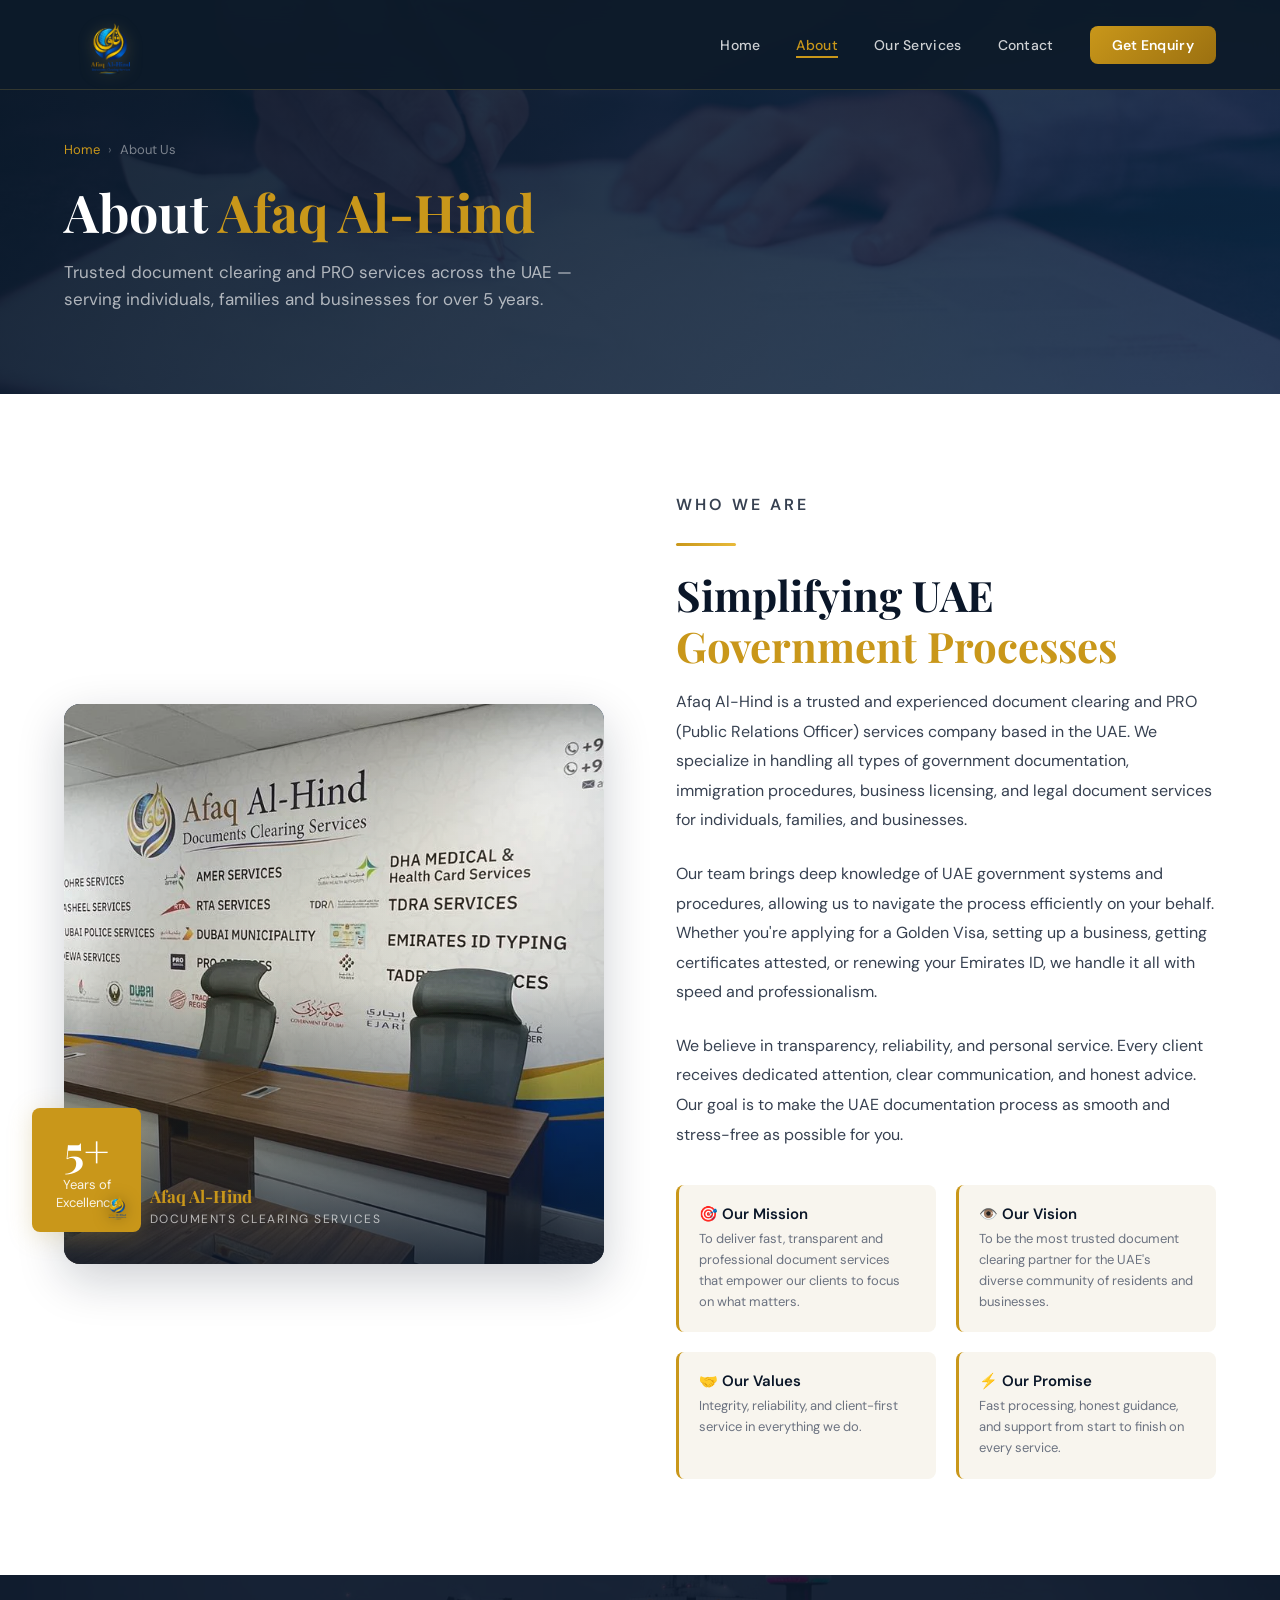
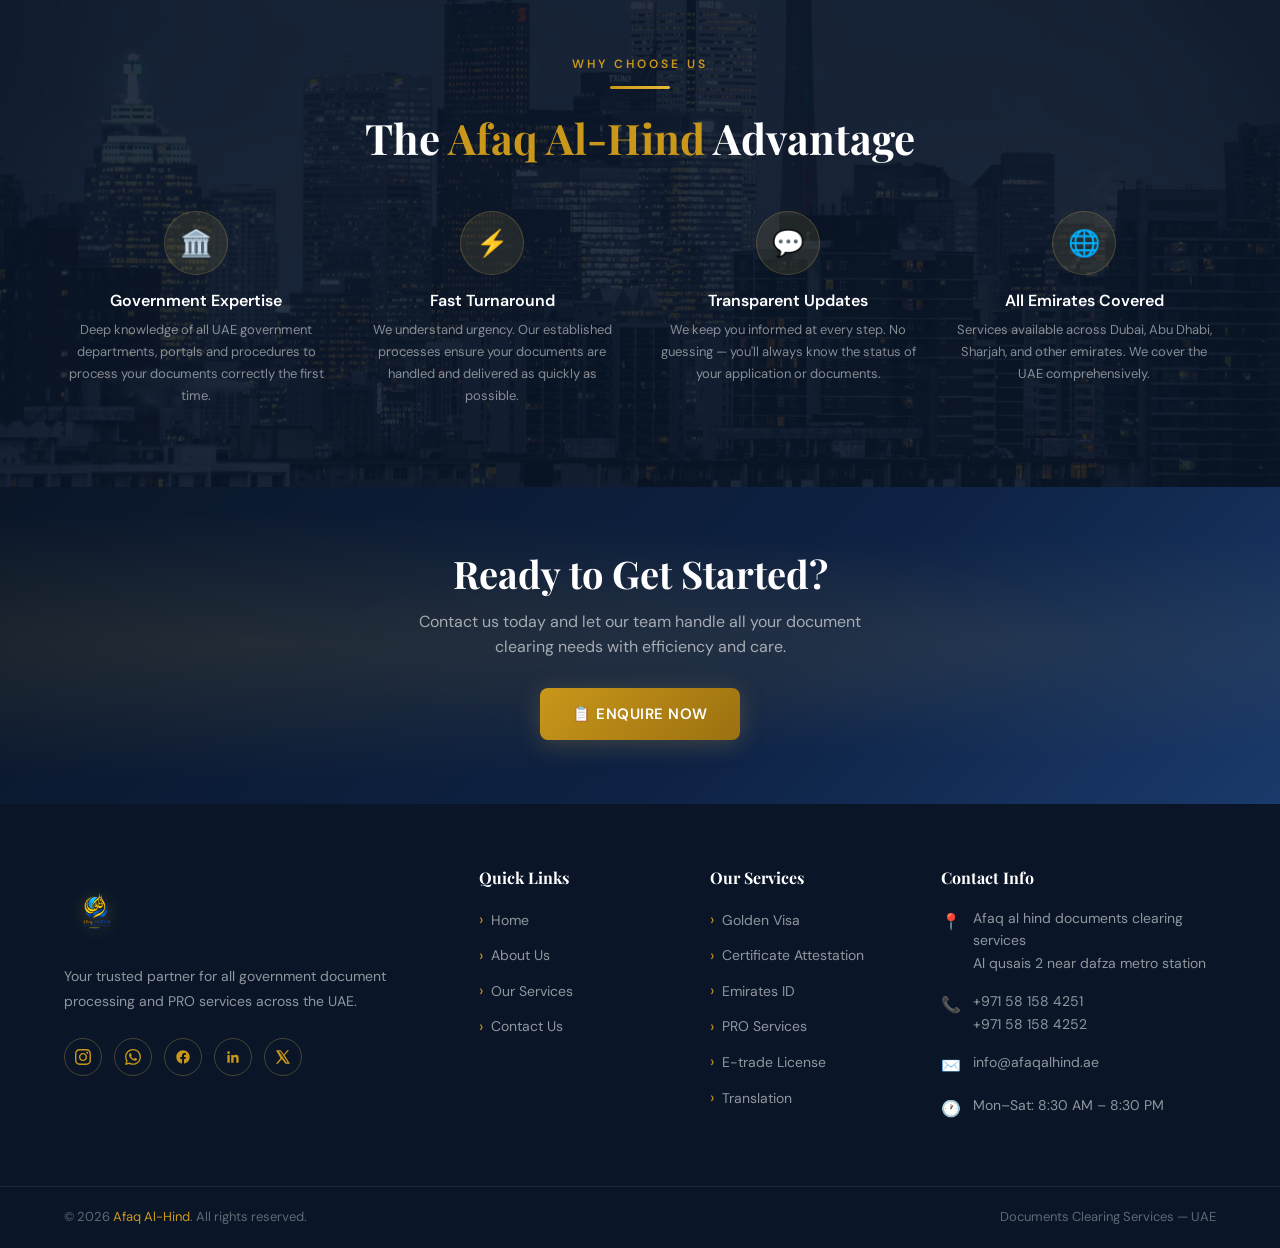
==== commit 9977e347: "code updated" ====
--- a/pages/about.html
+++ b/pages/about.html
@@ -30,7 +30,7 @@
 <!-- PAGE HERO -->
 <section class="page-hero">
   <div class="container">
-    <div style="position:absolute;inset:0;background-image:url('https://images.unsplash.com/photo-1450101499163-c8848c66ca85?w=1600&q=80&auto=format&fit=crop');background-size:cover;background-position:center;"></div>
+    <div style="position:absolute;inset:0;background-image:url('../images/about1.avif');background-size:cover;background-position:center;"></div>
     <div style="position:absolute;inset:0;background:linear-gradient(135deg,rgba(10,22,40,0.92) 0%,rgba(14,34,68,0.82) 100%);"></div>
     <div class="page-hero-content">
       <div class="breadcrumb">
@@ -114,7 +114,7 @@
 
 <!-- WHY CHOOSE US — dark section with image background -->
 <section style="position:relative;padding:80px 0;overflow:hidden;">
-  <div style="position:absolute;inset:0;background-image:url('https://images.unsplash.com/photo-1486325212027-8081e485255e?w=1600&q=80&auto=format&fit=crop');background-size:cover;background-position:center;"></div>
+  <div style="position:absolute;inset:0;background-image:url('../images/about2.avif');background-size:cover;background-position:center;"></div>
   <div style="position:absolute;inset:0;background:rgba(10,22,40,0.88);"></div>
   <div class="container" style="position:relative;z-index:1;">
     <div class="section-header-centered" style="margin-bottom:48px;">
